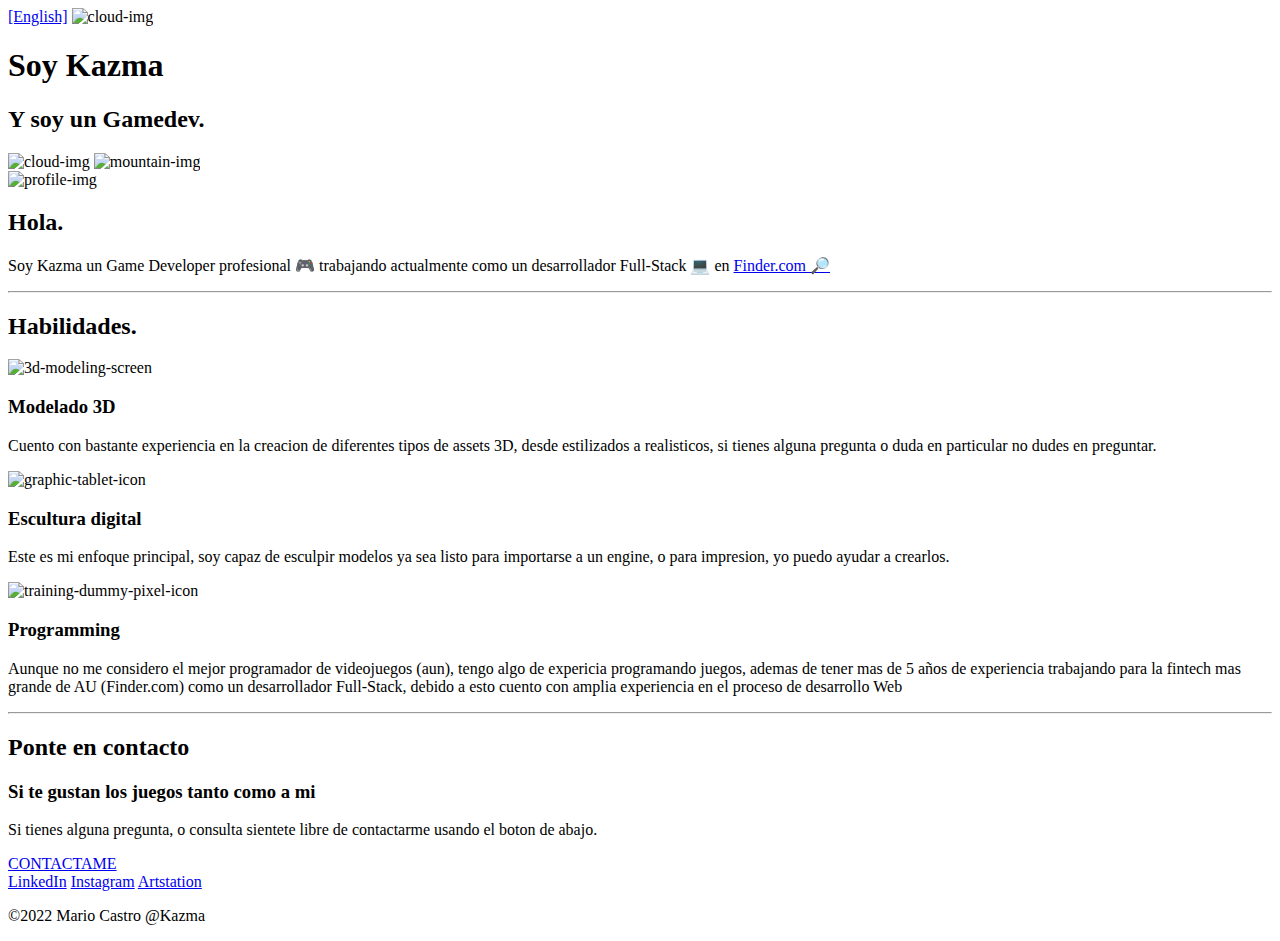
==== index_spanish.html @ 025502bc "Add files via upload" ====
<!DOCTYPE html>
<html lang="en" dir="ltr">

<head>
  <meta charset="utf-8">
  <title>Kazma's site</title>
  <link rel="stylesheet" href="css/styles.css">
  <link rel="preconnect" href="https://fonts.googleapis.com">
<link rel="preconnect" href="https://fonts.gstatic.com" crossorigin>
<link href="https://fonts.googleapis.com/css2?family=Merriweather&family=Montserrat&family=Sacramento&display=swap" rel="stylesheet">
  <link rel="icon" href="kazma.ico">
</head>

<body>
  <div class="top-container">
    <a href="index.html" class="language-change">[English]</a>

    <img class="top-cloud" src="images/cloud.png" alt="cloud-img">
    <h1>Soy Kazma</h1>
    <h2>Y soy un <span>Game</span>dev.</h2>
    <img class="bottom-cloud" src="images/cloud.png" alt="cloud-img">
    <img src="images/mountain.png" alt="mountain-img">
  </div>

  <div class="middle-container">
    <div class="profile">
      <img src="images/kazma-modified-180x180.png" alt="profile-img">
      <h2>Hola.</h2>
      <p class="intro">Soy Kazma un Game Developer profesional 🎮 trabajando actualmente como un desarrollador Full-Stack 💻 en <a href="https://finder.com">Finder.com 🔎</a> </p>
    </div>
    <hr>
    <div class="skills">
      <h2>Habilidades.</h2>
      <div class="skill-row">
        <img class="three-d-modeling" src="images/3d-modeling.png" alt="3d-modeling-screen">
        <h3>Modelado 3D</h3>
        <p>Cuento con bastante experiencia en la creacion de diferentes tipos de assets 3D, desde estilizados a realisticos, si tienes alguna pregunta o duda en particular no dudes en preguntar.</p>
      </div>
      <div class="skill-row">
        <img class="digital-sculpting" src="images/graphic-tablet.png" alt="graphic-tablet-icon">
        <h3>Escultura digital</h3>
        <p>Este es mi enfoque principal, soy capaz de esculpir modelos ya sea listo para importarse a un engine, o para impresion, yo puedo ayudar a crearlos.</p>
      </div>
    </div>
    <div class="skill-row">
      <img class="game-development" src="images/woodDoll.gif" alt="training-dummy-pixel-icon">
      <h3>Programming</h3>
      <p>Aunque no me considero el mejor programador de videojuegos (aun), tengo algo de expericia programando juegos, ademas de tener mas de 5 años de experiencia trabajando para la fintech mas grande de AU (Finder.com) como un desarrollador Full-Stack, debido a esto cuento con amplia experiencia en el proceso de desarrollo Web</p>
    </div>
  </div>

    <hr>
    <div class="contact-me">
      <h2>Ponte en contacto</h2>
      <h3>Si te gustan los juegos tanto como a mi</h3>
      <p class="contact-me-text">Si tienes alguna pregunta, o consulta sientete libre de contactarme usando el boton de abajo.</p>
      <a id="contact-btn" class="btn" href="mailto:mariocastro1205@gmail.com">CONTACTAME</a>
    </div>
  </div>


  <div class="bottom-container">
    <a class="footer-link" href="www.linkedin.com/in/mario-a-solorza-castro">LinkedIn</a>
    <a class="footer-link" href="https://www.instagram.com/kazmablends/">Instagram</a>
    <a class="footer-link" href="https://www.artstation.com/kazma0316">Artstation</a>
    <p class="page-author">©2022 Mario Castro @Kazma</p>
  </div>


</body>

</html>
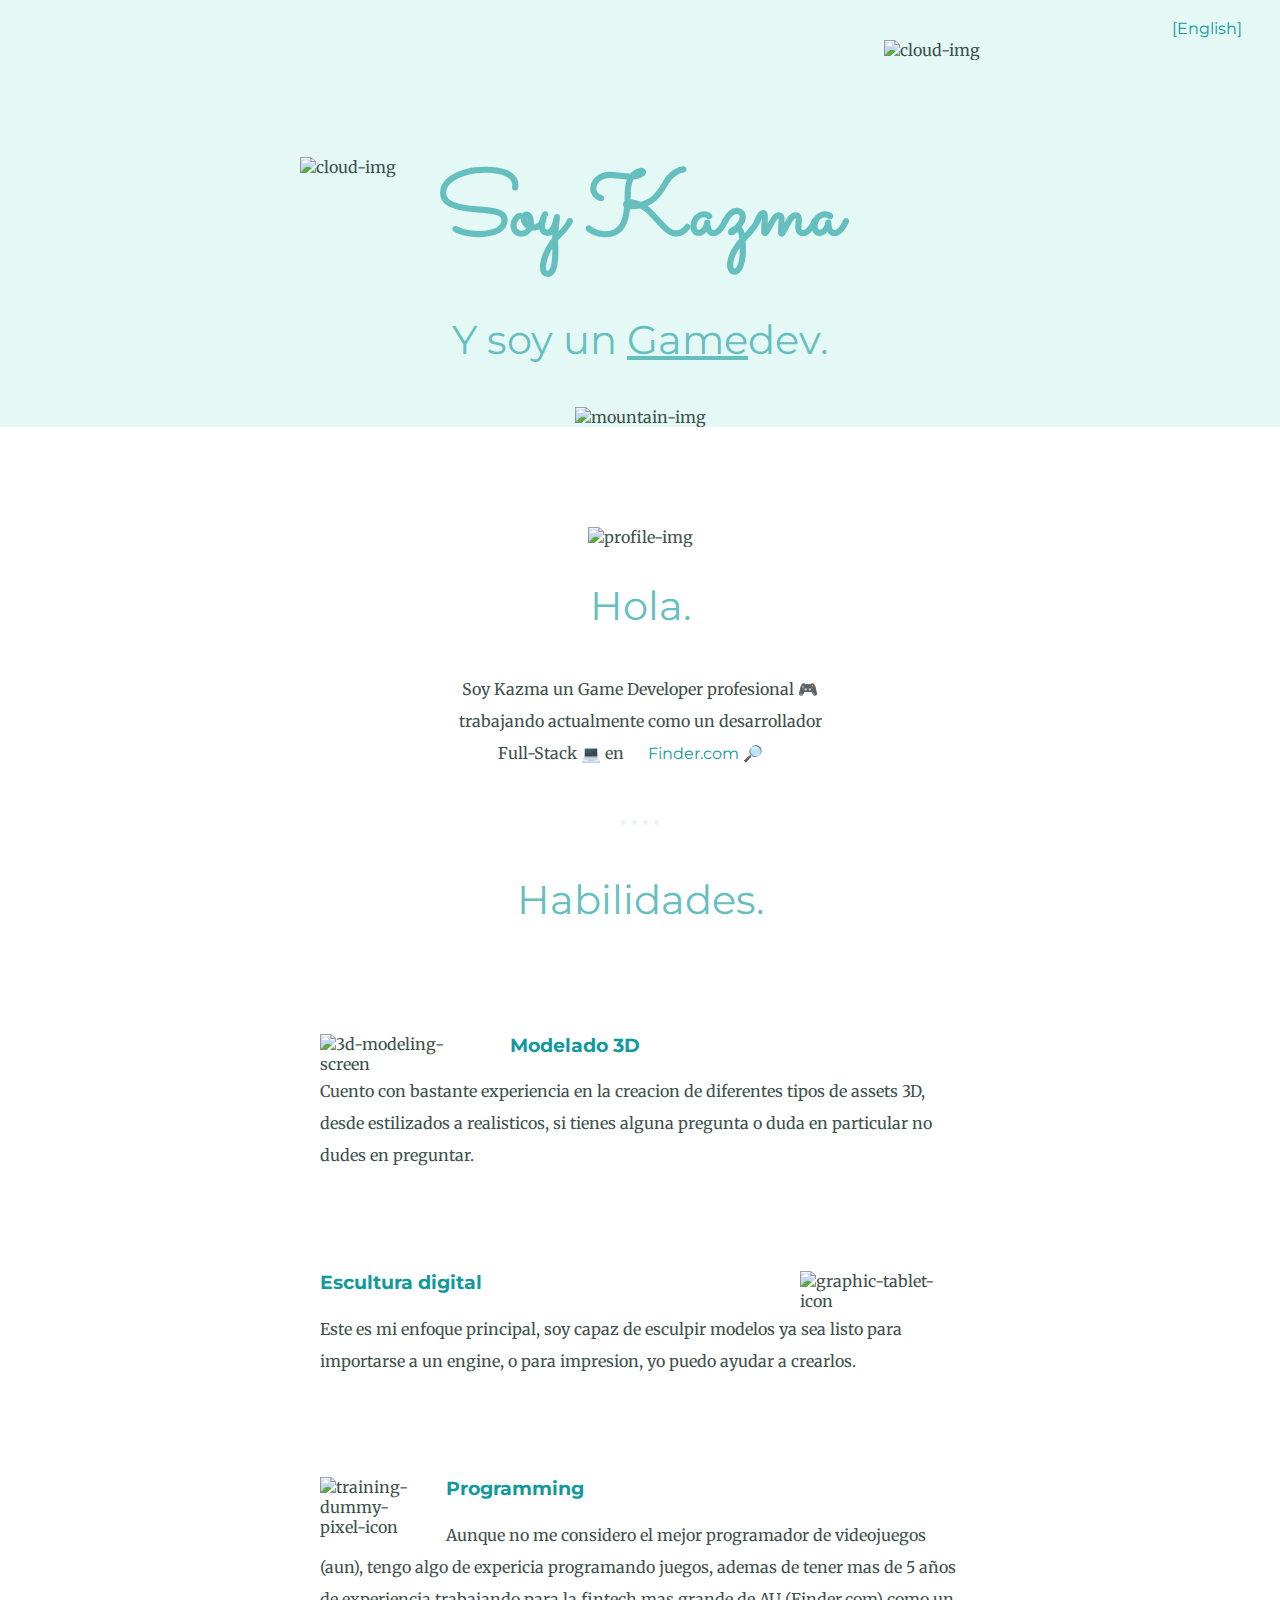
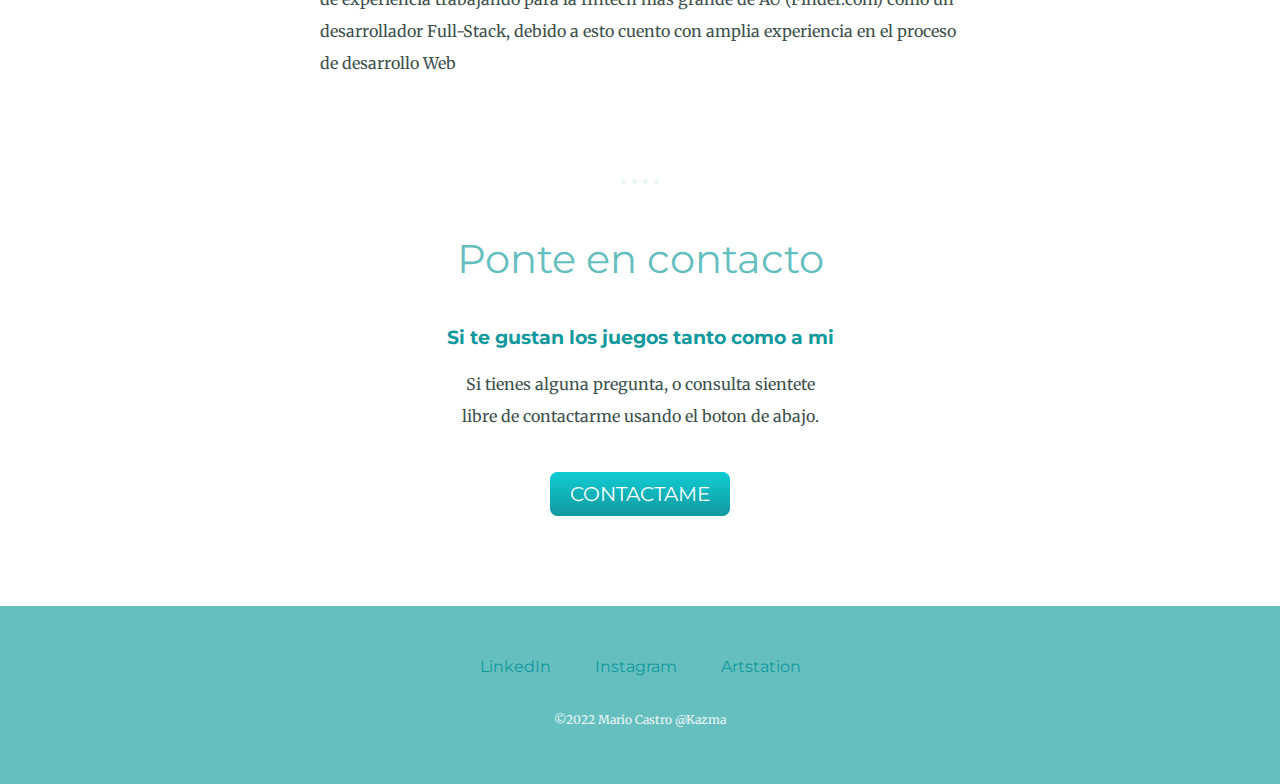
==== commit 3fc45000: "Update index_spanish.html" ====
--- a/index_spanish.html
+++ b/index_spanish.html
@@ -4,7 +4,7 @@
 <head>
   <meta charset="utf-8">
   <title>Kazma's site</title>
-  <link rel="stylesheet" href="css/styles.css">
+  <link rel="stylesheet" href="styles.css">
   <link rel="preconnect" href="https://fonts.googleapis.com">
 <link rel="preconnect" href="https://fonts.gstatic.com" crossorigin>
 <link href="https://fonts.googleapis.com/css2?family=Merriweather&family=Montserrat&family=Sacramento&display=swap" rel="stylesheet">
--- a/styles.css
+++ b/styles.css
@@ -0,0 +1,177 @@
+body{
+  color: #40514E;
+  font-family: "Merriweather", serif;
+  margin: 0;
+  text-align: center;
+}
+
+h1{
+  color: #66BFBF;
+  font-family: "Sacramento", cursive;
+  font-size: 5.625em;
+  margin: 50px auto 0 auto;
+}
+
+h2{
+  color: #66BFBF;
+  font-family: "Montserrat", sans-serif;
+  font-size: 2.5rem;
+  font-weight: normal;
+  padding-bottom: 10px;
+}
+
+h3{
+  color: #11999E;
+  font-family: "Montserrat", sans-serif;
+}
+
+span{
+  text-decoration: underline;
+}
+
+a{
+  color: #11999E;
+  font-family: "Montserrat", sans-serif;
+  margin: 10px 20px;
+  text-decoration: none;
+}
+
+a:hover{
+  color: #EAF6F6;
+}
+
+hr{
+    border-style: dotted none none;
+    border-color: #EAF6F6;
+    border-width: 5px;
+    width: 3%;
+    margin: 50px auto;
+}
+
+p{
+  line-height: 2;
+}
+
+.language-change{
+  color: #11999E !important;
+  font-family: "Montserrat", sans-serif;
+  margin: 10px 20px;
+  text-decoration: none;
+  position: absolute;
+  left: 90%;
+  top: 2%;
+}
+
+.language-change:hover{
+  color: #66BFBF !important;
+  font-family: "Montserrat", sans-serif;
+  margin: 10px 20px;
+  text-decoration: none;
+  position: absolute;
+  left: 90%;
+  top: 2%;
+}
+
+.intro{
+  width: 30%;
+  margin: auto;
+}
+
+.top-container{
+  background-color: #E4F9F5;
+  position: relative;
+  padding-top: 100px;
+}
+
+.top-cloud{
+  position: absolute;
+  right: 300px;
+  top: 40px;
+}
+
+.middle-container{
+margin: 100px 0;
+}
+
+.bottom-container{
+background-color: #66BFBF;
+padding: 50px 0 20px;
+margin-top: 100px;
+}
+
+.bottom-cloud{
+  position: absolute;
+  bottom: 250px;
+  left: 300px;
+}
+
+.skill-row{
+  margin:  100px auto 100px auto;
+  width: 50%;
+  text-align: left;
+}
+
+.three-d-modeling {
+  width: 25%;
+  float: left;
+  margin-right: 30px;
+
+}
+
+.digital-sculpting {
+  width: 25%;
+  float: right;
+  margin-left: 30px;
+}
+
+ .game-development{
+   width: 15%;
+   float: left;
+   margin-right: 30px;
+ }
+
+/*.skill-row img{ this also works for the img but we are following the course
+  width: 25%;
+}*/
+
+.btn {
+  background:  #11cdd4;
+  background-image: -webkit-linear-gradient(top,  #11cdd4, #11999e);
+  background-image: -moz-linear-gradient(top,  #11cdd4, #11999e);
+  background-image: -ms-linear-gradient(top,  #11cdd4, #11999e);
+  background-image: -o-linear-gradient(top,  #11cdd4, #11999e);
+  background-image: linear-gradient(to bottom,  #11cdd4, #11999e);
+  -webkit-border-radius: 8;
+  -moz-border-radius: 8;
+  border-radius: 8px;
+  font-family: "Montserrat", sans-serif;
+  color: #ffffff;
+  font-size: 20px;
+  padding: 10px 20px 10px 20px;
+  text-decoration: none;
+
+}
+
+.btn:hover {
+  background: #30e3cb;
+  background-image: -webkit-linear-gradient(top, #30e3cb, #2bc4ad);
+  background-image: -moz-linear-gradient(top, #30e3cb, #2bc4ad);
+  background-image: -ms-linear-gradient(top, #30e3cb, #2bc4ad);
+  background-image: -o-linear-gradient(top, #30e3cb, #2bc4ad);
+  background-image: linear-gradient(to bottom, #30e3cb, #2bc4ad);
+  text-decoration: none;
+}
+
+.contact-me-text {
+  width: 30%;
+  margin: auto;
+  padding-bottom: 50px;
+}
+
+
+
+.page-author{
+  color: #EAF6F6;
+  font-size: 0.75rem;
+  padding: 20px 0;
+}
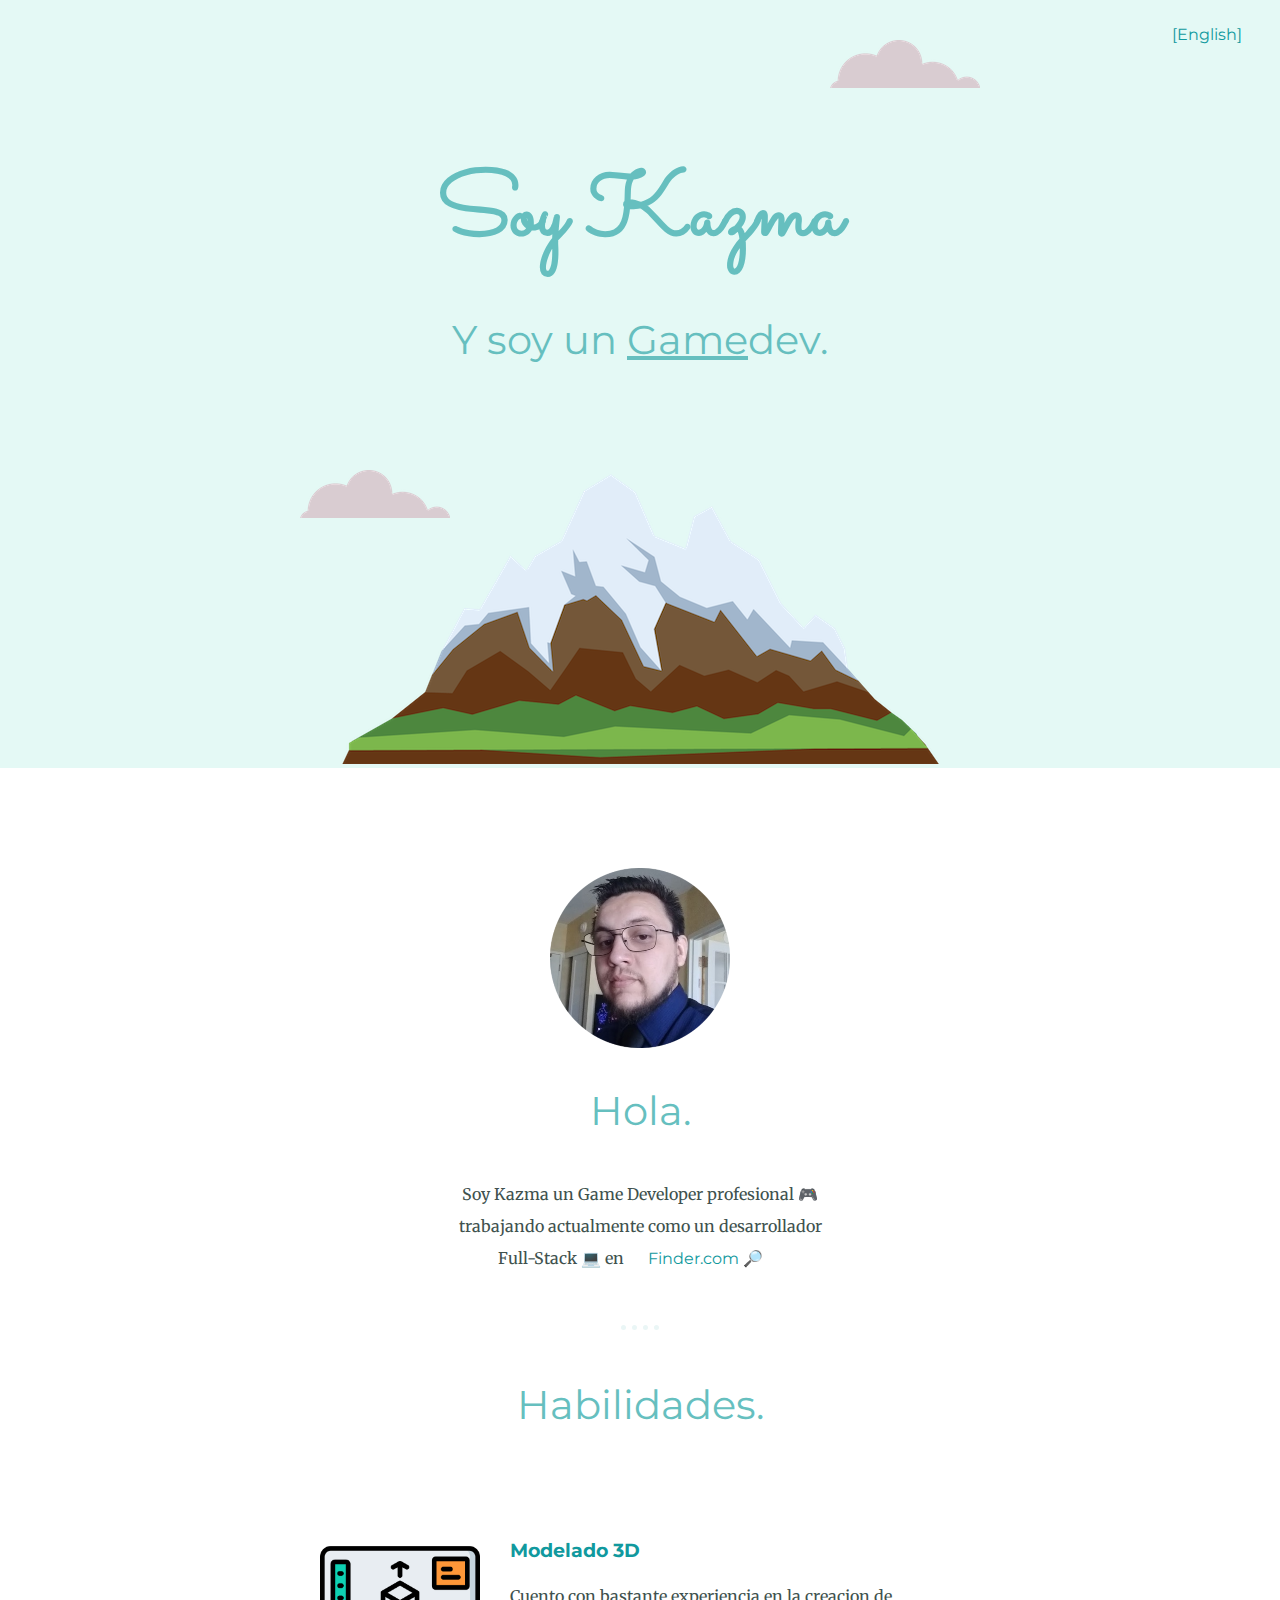
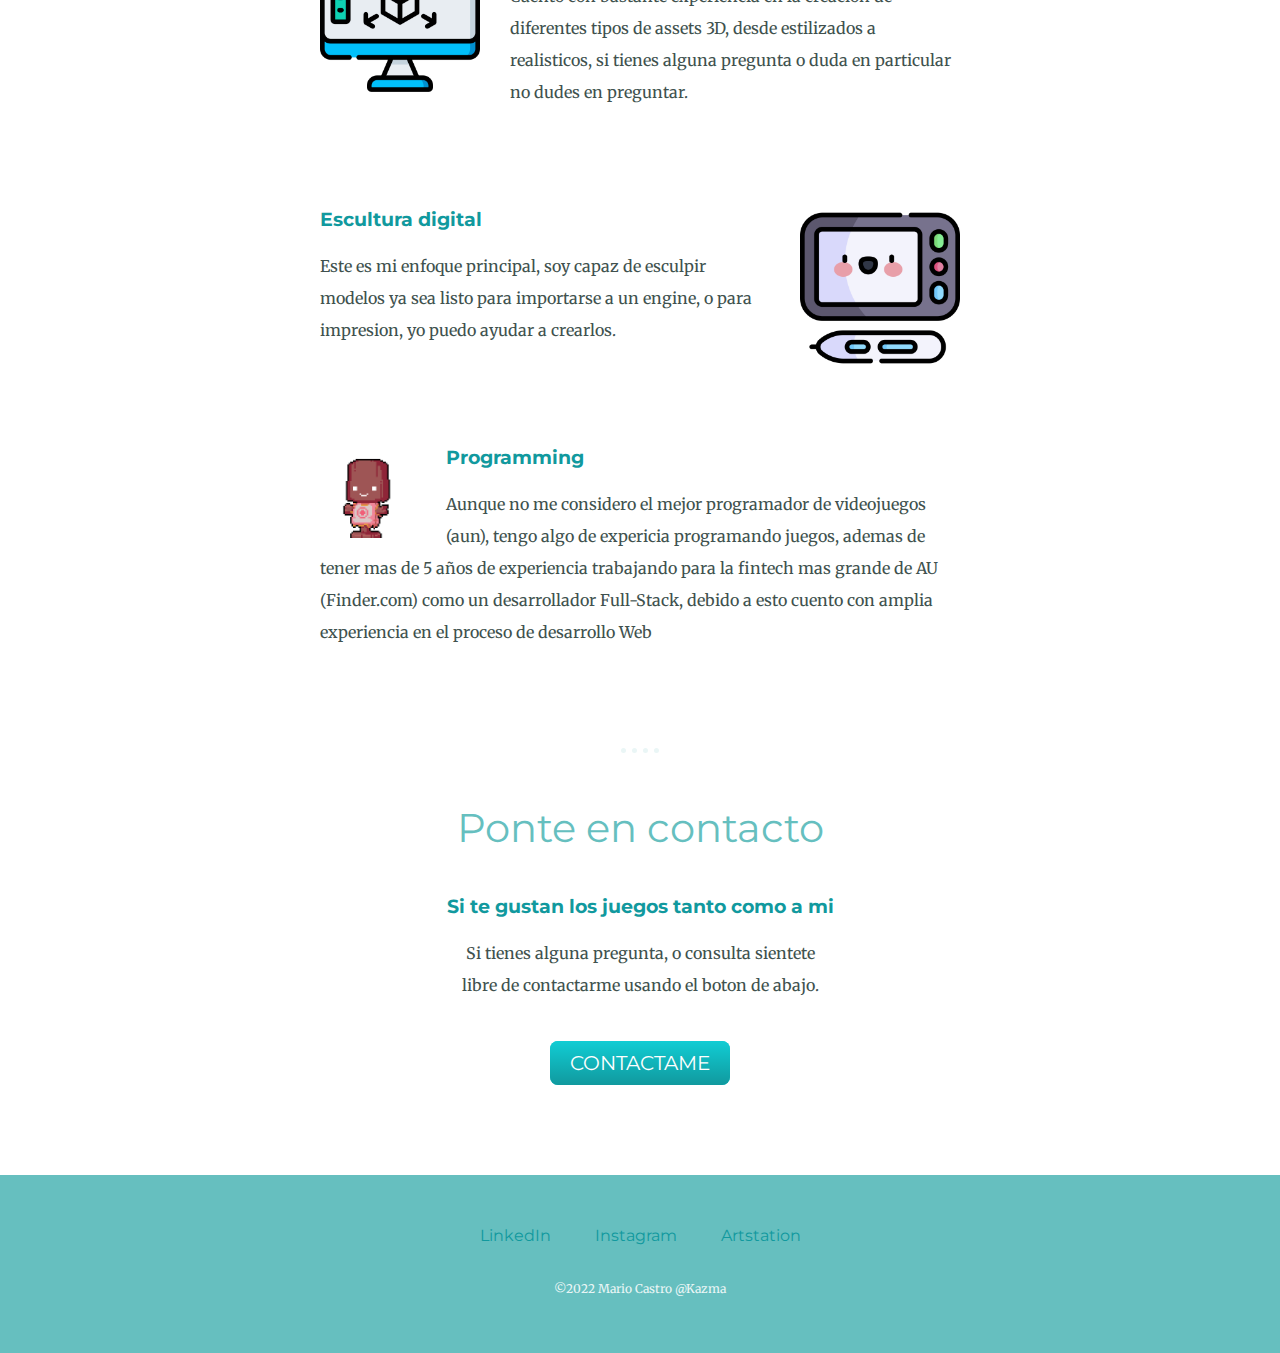
==== commit 96738071: "Update index_spanish.html" ====
--- a/index_spanish.html
+++ b/index_spanish.html
@@ -15,16 +15,16 @@
   <div class="top-container">
     <a href="index.html" class="language-change">[English]</a>
 
-    <img class="top-cloud" src="images/cloud.png" alt="cloud-img">
+    <img class="top-cloud" src="Images/cloud.png" alt="cloud-img">
     <h1>Soy Kazma</h1>
     <h2>Y soy un <span>Game</span>dev.</h2>
-    <img class="bottom-cloud" src="images/cloud.png" alt="cloud-img">
-    <img src="images/mountain.png" alt="mountain-img">
+    <img class="bottom-cloud" src="Images/cloud.png" alt="cloud-img">
+    <img src="Images/mountain.png" alt="mountain-img">
   </div>
 
   <div class="middle-container">
     <div class="profile">
-      <img src="images/kazma-modified-180x180.png" alt="profile-img">
+      <img src="Images/kazma-modified-180x180.png" alt="profile-img">
       <h2>Hola.</h2>
       <p class="intro">Soy Kazma un Game Developer profesional 🎮 trabajando actualmente como un desarrollador Full-Stack 💻 en <a href="https://finder.com">Finder.com 🔎</a> </p>
     </div>
@@ -32,18 +32,18 @@
     <div class="skills">
       <h2>Habilidades.</h2>
       <div class="skill-row">
-        <img class="three-d-modeling" src="images/3d-modeling.png" alt="3d-modeling-screen">
+        <img class="three-d-modeling" src="Images/3d-modeling.png" alt="3d-modeling-screen">
         <h3>Modelado 3D</h3>
         <p>Cuento con bastante experiencia en la creacion de diferentes tipos de assets 3D, desde estilizados a realisticos, si tienes alguna pregunta o duda en particular no dudes en preguntar.</p>
       </div>
       <div class="skill-row">
-        <img class="digital-sculpting" src="images/graphic-tablet.png" alt="graphic-tablet-icon">
+        <img class="digital-sculpting" src="Images/graphic-tablet.png" alt="graphic-tablet-icon">
         <h3>Escultura digital</h3>
         <p>Este es mi enfoque principal, soy capaz de esculpir modelos ya sea listo para importarse a un engine, o para impresion, yo puedo ayudar a crearlos.</p>
       </div>
     </div>
     <div class="skill-row">
-      <img class="game-development" src="images/woodDoll.gif" alt="training-dummy-pixel-icon">
+      <img class="game-development" src="Images/woodDoll.gif" alt="training-dummy-pixel-icon">
       <h3>Programming</h3>
       <p>Aunque no me considero el mejor programador de videojuegos (aun), tengo algo de expericia programando juegos, ademas de tener mas de 5 años de experiencia trabajando para la fintech mas grande de AU (Finder.com) como un desarrollador Full-Stack, debido a esto cuento con amplia experiencia en el proceso de desarrollo Web</p>
     </div>
